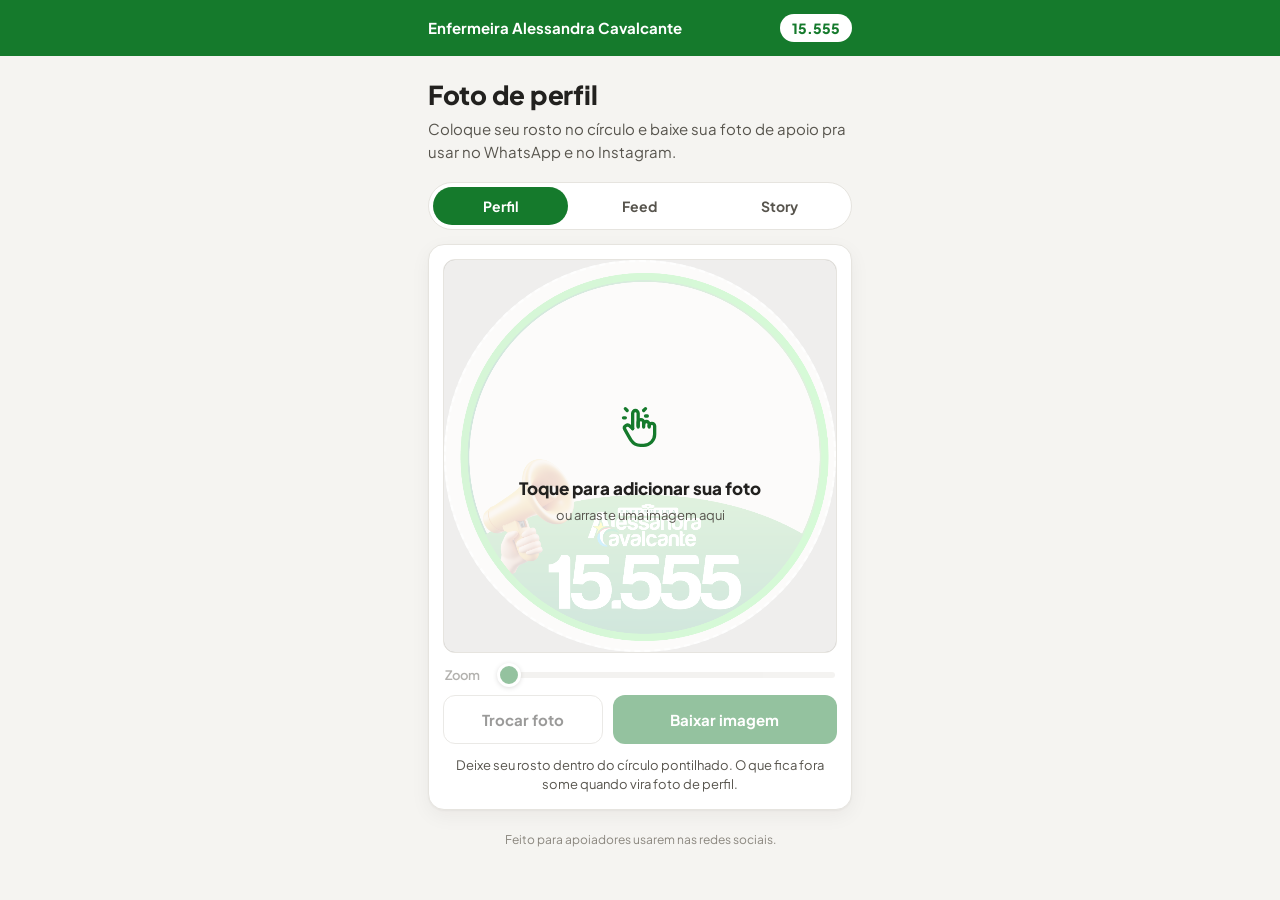
==== alessandra/index.html @ 61f1edd5 "Site de moldura da Alessandra Cavalcante em /alessandra + página raiz Co-Authored-By: Claude Fable 5" ====
<!DOCTYPE html>
<html lang="pt-BR">
<head>
  <meta charset="UTF-8" />
  <meta name="viewport" content="width=device-width, initial-scale=1.0, maximum-scale=1.0, user-scalable=no" />
  <title>Alessandra Cavalcante — Moldura de apoio</title>
  <meta name="description" content="Coloque sua foto na moldura de apoio da Enfermeira Alessandra Cavalcante e compartilhe nas redes sociais." />
  <meta property="og:title" content="Alessandra Cavalcante — Moldura de apoio" />
  <meta property="og:description" content="Coloque sua foto na moldura e mostre seu apoio no WhatsApp e no Instagram." />
  <meta name="theme-color" content="#157A2C" />
  <link rel="icon" href="data:image/svg+xml,%3Csvg xmlns='http://www.w3.org/2000/svg' viewBox='0 0 100 100'%3E%3Ccircle cx='50' cy='50' r='44' fill='%2321A63E'/%3E%3Ccircle cx='50' cy='50' r='30' fill='white'/%3E%3C/svg%3E" />
  <link rel="preconnect" href="https://fonts.googleapis.com" />
  <link rel="preconnect" href="https://fonts.gstatic.com" crossorigin />
  <link href="https://fonts.googleapis.com/css2?family=Plus+Jakarta+Sans:wght@400;600;700;800&display=swap" rel="stylesheet" />
  <link rel="stylesheet" href="styles.css" />
</head>
<body>
  <header class="topo">
    <div class="topoConteudo">
      <b>Enfermeira Alessandra Cavalcante</b>
      <span class="numero">15.555</span>
    </div>
  </header>

  <main class="pagina">
    <section class="intro">
      <h1 id="titulo">Foto de perfil</h1>
      <p id="subtitulo">Coloque seu rosto no círculo e baixe sua foto de apoio pra usar no WhatsApp e no Instagram.</p>
    </section>

    <nav class="tabs" role="tablist" aria-label="Formato da imagem">
      <button class="tab active" data-format="perfil" role="tab" aria-selected="true">Perfil</button>
      <button class="tab" data-format="feed" role="tab" aria-selected="false">Feed</button>
      <button class="tab" data-format="story" role="tab" aria-selected="false">Story</button>
    </nav>

    <section class="cartao">
      <div class="canvasWrap" id="canvasWrap">
        <canvas id="canvas" width="1080" height="1080"></canvas>
        <div class="guide" id="guide"></div>
        <div class="dropzone" id="dropzone">
          <div class="toque" aria-hidden="true">
            <span class="anel"></span>
            <span class="anel"></span>
            <svg viewBox="0 0 24 24" fill="none" stroke="currentColor" stroke-width="1.8" stroke-linecap="round" stroke-linejoin="round">
              <path d="M8 13V4.5a1.5 1.5 0 0 1 3 0V12" />
              <path d="M11 11.5v-2a1.5 1.5 0 0 1 3 0V12" />
              <path d="M14 10.5a1.5 1.5 0 0 1 3 0V12" />
              <path d="M17 11.5a1.5 1.5 0 0 1 3 0V16a6 6 0 0 1-6 6h-2 .208a6 6 0 0 1-5.012-2.7l-.196-.3c-.312-.479-1.407-2.388-3.286-5.728a1.5 1.5 0 0 1 .536-2.022 1.867 1.867 0 0 1 2.28.28L8 12.8" />
              <path d="M5 3 4 2" />
              <path d="M4 7H3" />
              <path d="m14 3 1-1" />
              <path d="M15 6h1" />
            </svg>
          </div>
          <b>Toque para adicionar sua foto</b>
          <span>ou arraste uma imagem aqui</span>
        </div>
      </div>

      <div class="controles">
        <div class="zoom off" id="zoomRow">
          <label for="zoom">Zoom</label>
          <input type="range" id="zoom" min="1" max="4" step="0.01" value="1" />
        </div>
        <div class="actions">
          <button class="btn ghost" id="btnTrocar" disabled>Trocar foto</button>
          <button class="btn primary" id="btnBaixar" disabled>Baixar imagem</button>
        </div>
        <button class="btn share hidden" id="btnCompartilhar">Compartilhar</button>
        <p class="hint" id="dica">Deixe seu rosto dentro do círculo pontilhado. O que fica fora some quando vira foto de perfil.</p>
      </div>
    </section>

    <footer>Feito para apoiadores usarem nas redes sociais.</footer>
  </main>

  <!-- janelinha de escolha: câmera ou galeria -->
  <dialog id="escolhaFoto">
    <button class="btnEscolha" id="btnCamera">
      <svg viewBox="0 0 24 24" fill="none" stroke="currentColor" stroke-width="1.8" stroke-linecap="round" stroke-linejoin="round" aria-hidden="true">
        <path d="M5 7h1a2 2 0 0 0 2-2 1 1 0 0 1 1-1h6a1 1 0 0 1 1 1 2 2 0 0 0 2 2h1a2 2 0 0 1 2 2v9a2 2 0 0 1-2 2H5a2 2 0 0 1-2-2V9a2 2 0 0 1 2-2" />
        <circle cx="12" cy="13" r="3" />
      </svg>
      Tirar uma foto
    </button>
    <button class="btnEscolha" id="btnGaleria">
      <svg viewBox="0 0 24 24" fill="none" stroke="currentColor" stroke-width="1.8" stroke-linecap="round" stroke-linejoin="round" aria-hidden="true">
        <rect x="3" y="3" width="18" height="18" rx="3" />
        <circle cx="9" cy="9" r="2" />
        <path d="M21 15l-4.5-4.5L7 20" />
      </svg>
      Escolher da galeria
    </button>
    <button class="btn ghost" id="btnCancelarEscolha">Cancelar</button>
  </dialog>

  <input type="file" id="fileInput" accept="image/*" hidden />
  <input type="file" id="cameraInput" accept="image/*" capture="user" hidden />
  <script src="app.js"></script>
</body>
</html>
---- alessandra/styles.css ----
:root {
  /* ---- cores neutras (fundo, superfícies, textos) ---- */
  --fundo: #F5F4F1;
  --superficie: #FFFFFF;
  --borda: #E6E4DF;
  --borda-forte: #D2CFC8;
  --tinta: #22211F;
  --tinta-2: #57544D;
  --tinta-3: #8A867E;

  /* ---- cor da candidata (troque por candidato) ---- */
  --acao: #157A2C;        /* botões e destaques */
  --acao-hover: #116224;
  --acao-suave: #E7F6EB;  /* fundo verdinho bem claro */

  --raio-cartao: 16px;
  --raio-controle: 12px;
}

* {
  box-sizing: border-box;
  margin: 0;
  padding: 0;
  -webkit-tap-highlight-color: transparent;
}

html, body { height: 100%; }

body {
  background: var(--fundo);
  color: var(--tinta);
  font-family: "Plus Jakarta Sans", system-ui, sans-serif;
  min-height: 100dvh;
  display: flex;
  flex-direction: column;
  align-items: center;
  overflow-x: hidden; /* nunca deixa a página balançar de lado */
}

/* ============ barra superior (estilo Itaú, na cor da candidata) ============ */
.topo {
  width: 100%;
  background: var(--acao);
}

.topoConteudo {
  max-width: 460px;
  margin: 0 auto;
  padding: 14px 18px;
  display: flex;
  align-items: center;
  justify-content: space-between;
  gap: 12px;
}

.topoConteudo b {
  color: #FFFFFF;
  font-size: 15px;
  font-weight: 700;
  line-height: 1.25;
}

.topoConteudo .numero {
  background: #FFFFFF;
  color: var(--acao);
  font-weight: 800;
  font-size: 14px;
  padding: 5px 12px;
  border-radius: 999px;
  white-space: nowrap;
}

/* ============ página ============ */
.pagina {
  width: 100%;
  max-width: 460px;
  padding: 22px 18px 30px;
  display: flex;
  flex-direction: column;
}

.intro h1 {
  font-size: 26px;
  font-weight: 800;
  letter-spacing: -0.01em;
  text-wrap: balance;
}

.intro p {
  margin-top: 6px;
  font-size: 15px;
  line-height: 1.55;
  color: var(--tinta-2);
  max-width: 46ch;
}

/* ============ abas de formato ============ */
.tabs {
  display: flex;
  gap: 4px;
  background: var(--superficie);
  border: 1px solid var(--borda);
  border-radius: 999px;
  padding: 4px;
  margin: 18px 0 14px;
}

.tab {
  flex: 1;
  border: 0;
  background: transparent;
  color: var(--tinta-2);
  font-family: inherit;
  font-weight: 700;
  font-size: 14px;
  padding: 10px 0;
  border-radius: 999px;
  cursor: pointer;
  transition: background 0.15s ease-out, color 0.15s ease-out;
}

.tab:hover { color: var(--tinta); }

.tab.active {
  background: var(--acao);
  color: #FFFFFF;
}

/* ============ cartão do editor ============ */
.cartao {
  background: var(--superficie);
  border: 1px solid var(--borda);
  border-radius: var(--raio-cartao);
  padding: 14px;
  box-shadow: 0 1px 2px rgba(30, 28, 24, 0.04), 0 6px 20px rgba(30, 28, 24, 0.05);
}

.canvasWrap {
  position: relative;
  width: 100%;
  aspect-ratio: 1 / 1;
  border-radius: var(--raio-controle);
  overflow: hidden;
  background: #EDEBE6;
  border: 1px solid var(--borda);
  touch-action: none;
  margin: 0 auto;
}

/* story e feed são mais altos — limita a altura pra caber na tela,
   mas NUNCA passa da largura disponível (--proporcao vem do app.js) */
.canvasWrap.tall {
  width: min(100%, calc(min(62vh, 600px) * var(--proporcao, 0.8)));
  height: auto;
  align-self: center;
  margin: 0 auto;
}

canvas {
  display: block;
  width: 100%;
  height: 100%;
}

/* guia circular do modo perfil */
.guide {
  position: absolute;
  inset: 0;
  pointer-events: none;
}

.guide::before {
  content: "";
  position: absolute;
  inset: 0;
  border-radius: 50%;
  box-shadow: rgba(30, 28, 24, 0.35) 0 0 0 9999px;
}

.guide::after {
  content: "";
  position: absolute;
  inset: 0;
  border-radius: 50%;
  border: 2px dashed rgba(255, 255, 255, 0.85);
}

.guide.hidden { display: none; }

/* ============ área de toque (dropzone) ============ */
.dropzone {
  position: absolute;
  inset: 0;
  display: flex;
  flex-direction: column;
  align-items: center;
  justify-content: center;
  gap: 8px;
  cursor: pointer;
  background: rgba(255, 255, 255, 0.82);
  text-align: center;
  padding: 20px;
}

.dropzone.hidden { display: none; }

.dropzone b {
  font-size: 17px;
  font-weight: 800;
  color: var(--tinta);
  max-width: 24ch;
}

.dropzone span {
  color: var(--tinta-2);
  font-size: 13px;
}

.dropzone.drag {
  background: rgba(231, 246, 235, 0.9);
  outline: 2px dashed var(--acao);
  outline-offset: -10px;
}

/* ícone de "toque aqui" com ondinhas */
.toque {
  position: relative;
  width: 76px;
  height: 76px;
  display: flex;
  align-items: center;
  justify-content: center;
  margin-bottom: 4px;
  color: var(--acao);
}

.toque svg {
  width: 44px;
  height: 44px;
  position: relative;
  z-index: 1;
}

.toque .anel {
  position: absolute;
  inset: 0;
  border-radius: 50%;
  border: 2px solid var(--acao);
  opacity: 0;
  animation: ondinha 2s cubic-bezier(0.16, 1, 0.3, 1) infinite;
}

.toque .anel:nth-child(2) { animation-delay: 0.5s; }

@keyframes ondinha {
  0%   { transform: scale(0.55); opacity: 0.55; }
  80%  { transform: scale(1.05); opacity: 0; }
  100% { transform: scale(1.05); opacity: 0; }
}

/* ============ controles ============ */
.controles {
  display: flex;
  flex-direction: column;
  gap: 12px;
  margin-top: 14px;
}

.zoom {
  display: flex;
  align-items: center;
  gap: 12px;
  padding: 0 2px;
}

.zoom.off {
  opacity: 0.45;
  pointer-events: none;
}

.zoom label {
  font-weight: 600;
  font-size: 13px;
  color: var(--tinta-2);
  min-width: 40px;
}

input[type="range"] {
  appearance: none;
  -webkit-appearance: none;
  flex: 1;
  height: 6px;
  border-radius: 999px;
  background: var(--borda);
}

input[type="range"]::-webkit-slider-thumb {
  appearance: none;
  -webkit-appearance: none;
  width: 24px;
  height: 24px;
  border-radius: 50%;
  background: var(--acao);
  cursor: pointer;
  border: 3px solid #FFFFFF;
  box-shadow: 0 1px 4px rgba(30, 28, 24, 0.3);
}

input[type="range"]::-moz-range-thumb {
  width: 18px;
  height: 18px;
  border-radius: 50%;
  background: var(--acao);
  cursor: pointer;
  border: 3px solid #FFFFFF;
  box-shadow: 0 1px 4px rgba(30, 28, 24, 0.3);
}

.actions {
  display: flex;
  gap: 10px;
}

.btn {
  flex: 1;
  border: 0;
  border-radius: var(--raio-controle);
  padding: 14px 12px;
  cursor: pointer;
  font-family: inherit;
  font-weight: 700;
  font-size: 15px;
  transition: background 0.15s ease-out, transform 0.12s ease-out;
}

.btn:active { transform: scale(0.98); }

.btn:disabled {
  opacity: 0.45;
  cursor: not-allowed;
}

.btn.primary {
  background: var(--acao);
  color: #FFFFFF;
  flex: 1.5;
}

.btn.primary:hover:not(:disabled) { background: var(--acao-hover); }

.btn.ghost {
  background: var(--superficie);
  border: 1px solid var(--borda-forte);
  color: var(--tinta);
}

.btn.ghost:hover:not(:disabled) { background: var(--fundo); }

.btn.share {
  background: var(--superficie);
  border: 1px solid var(--borda-forte);
  color: var(--acao);
  width: 100%;
}

.btn.share:hover { background: var(--acao-suave); }

.btn.hidden { display: none; }

.btn:focus-visible,
.tab:focus-visible,
input[type="range"]:focus-visible {
  outline: 2px solid var(--acao);
  outline-offset: 2px;
}

.hint {
  color: var(--tinta-2);
  font-size: 13px;
  line-height: 1.5;
  text-align: center;
  max-width: 40ch;
  margin: 0 auto;
}

footer {
  margin-top: 22px;
  color: var(--tinta-3);
  font-size: 12px;
  text-align: center;
}

/* aviso de "imagem salva" */
.toast {
  position: fixed;
  left: 50%;
  bottom: 24px;
  transform: translateX(-50%) translateY(80px);
  background: var(--tinta);
  color: #FFFFFF;
  font-weight: 700;
  font-size: 14px;
  padding: 13px 24px;
  border-radius: 999px;
  box-shadow: 0 10px 30px rgba(30, 28, 24, 0.35);
  opacity: 0;
  transition: transform 0.25s cubic-bezier(0.16, 1, 0.3, 1), opacity 0.25s ease-out;
  pointer-events: none;
  z-index: 50;
}

.toast.show {
  transform: translateX(-50%) translateY(0);
  opacity: 1;
}

/* ============ janelinha câmera/galeria ============ */
dialog#escolhaFoto {
  width: min(100% - 24px, 436px);
  margin: auto auto 12px;
  border: 0;
  border-radius: var(--raio-cartao);
  padding: 14px;
  background: var(--superficie);
  box-shadow: 0 20px 50px rgba(30, 28, 24, 0.3);
  display: none;
  flex-direction: column;
  gap: 10px;
}

dialog#escolhaFoto[open] {
  display: flex;
  animation: subir 0.22s cubic-bezier(0.16, 1, 0.3, 1);
}

dialog#escolhaFoto::backdrop {
  background: rgba(30, 28, 24, 0.45);
}

@keyframes subir {
  from { transform: translateY(30px); opacity: 0; }
  to   { transform: translateY(0); opacity: 1; }
}

.btnEscolha {
  display: flex;
  align-items: center;
  gap: 12px;
  width: 100%;
  border: 1px solid var(--borda);
  border-radius: var(--raio-controle);
  background: var(--superficie);
  padding: 15px 16px;
  cursor: pointer;
  font-family: inherit;
  font-weight: 700;
  font-size: 15px;
  color: var(--tinta);
  transition: background 0.15s ease-out;
}

.btnEscolha:hover { background: var(--fundo); }

.btnEscolha svg {
  width: 24px;
  height: 24px;
  color: var(--acao);
  flex-shrink: 0;
}

.btnEscolha:focus-visible {
  outline: 2px solid var(--acao);
  outline-offset: 2px;
}

@media (prefers-reduced-motion: reduce) {
  .toque .anel { animation: none; opacity: 0.3; transform: scale(0.85); }
  .tab, .btn, .toast { transition: none; }
  dialog#escolhaFoto[open] { animation: none; }
}
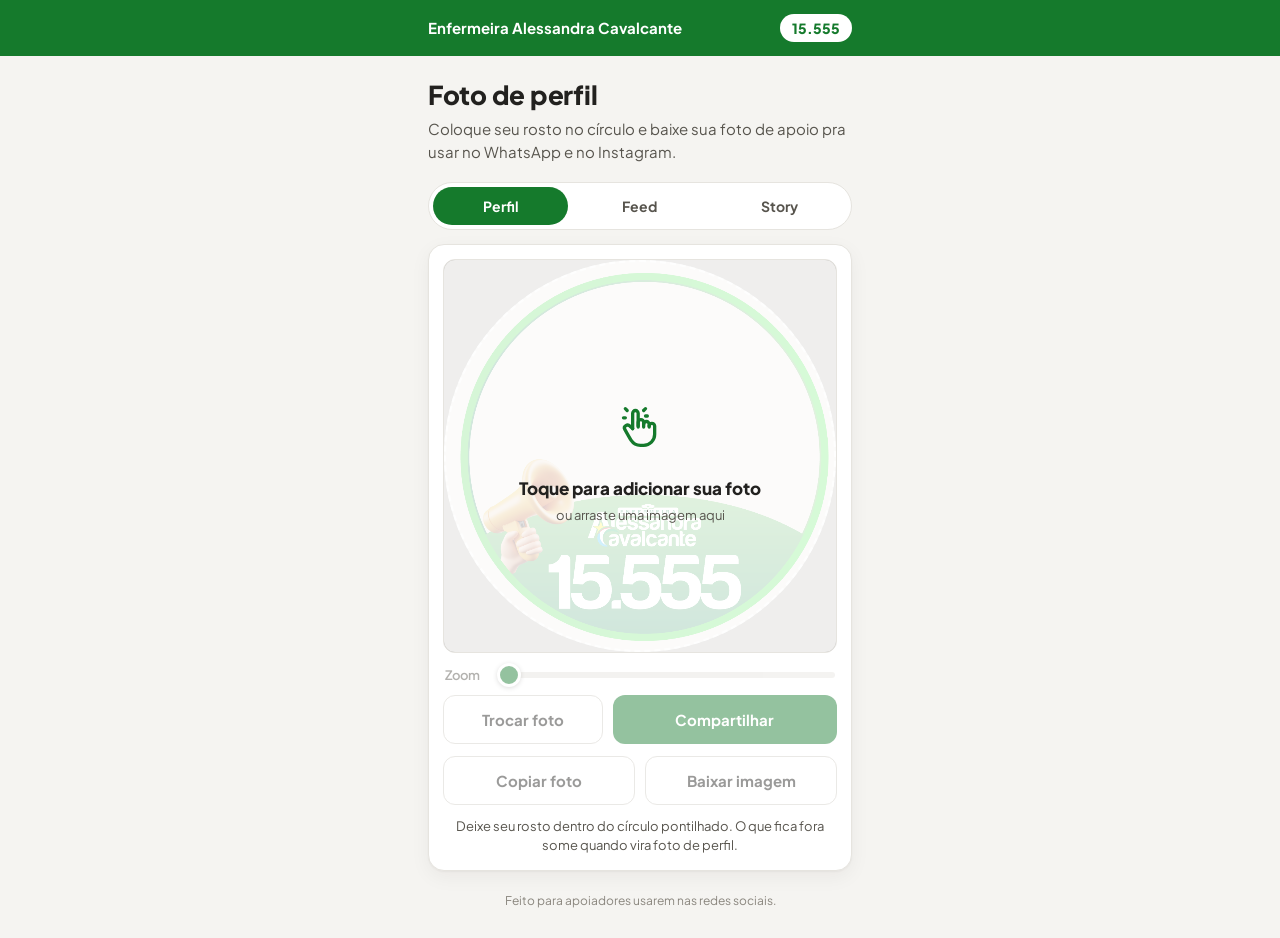
==== commit 5f357c3c: "Compartilhar vira ação principal + botão de copiar a foto Co-Authored-By: Claude Fable 5 <noreply@an" ====
--- a/alessandra/index.html
+++ b/alessandra/index.html
@@ -65,9 +65,12 @@
         </div>
         <div class="actions">
           <button class="btn ghost" id="btnTrocar" disabled>Trocar foto</button>
-          <button class="btn primary" id="btnBaixar" disabled>Baixar imagem</button>
+          <button class="btn primary" id="btnCompartilhar" disabled>Compartilhar</button>
         </div>
-        <button class="btn share hidden" id="btnCompartilhar">Compartilhar</button>
+        <div class="actions">
+          <button class="btn ghost" id="btnCopiar" disabled>Copiar foto</button>
+          <button class="btn ghost" id="btnBaixar" disabled>Baixar imagem</button>
+        </div>
         <p class="hint" id="dica">Deixe seu rosto dentro do círculo pontilhado. O que fica fora some quando vira foto de perfil.</p>
       </div>
     </section>
--- a/alessandra/styles.css
+++ b/alessandra/styles.css
@@ -355,15 +355,6 @@
 }
 
 .btn.ghost:hover:not(:disabled) { background: var(--fundo); }
-
-.btn.share {
-  background: var(--superficie);
-  border: 1px solid var(--borda-forte);
-  color: var(--acao);
-  width: 100%;
-}
-
-.btn.share:hover { background: var(--acao-suave); }
 
 .btn.hidden { display: none; }
 
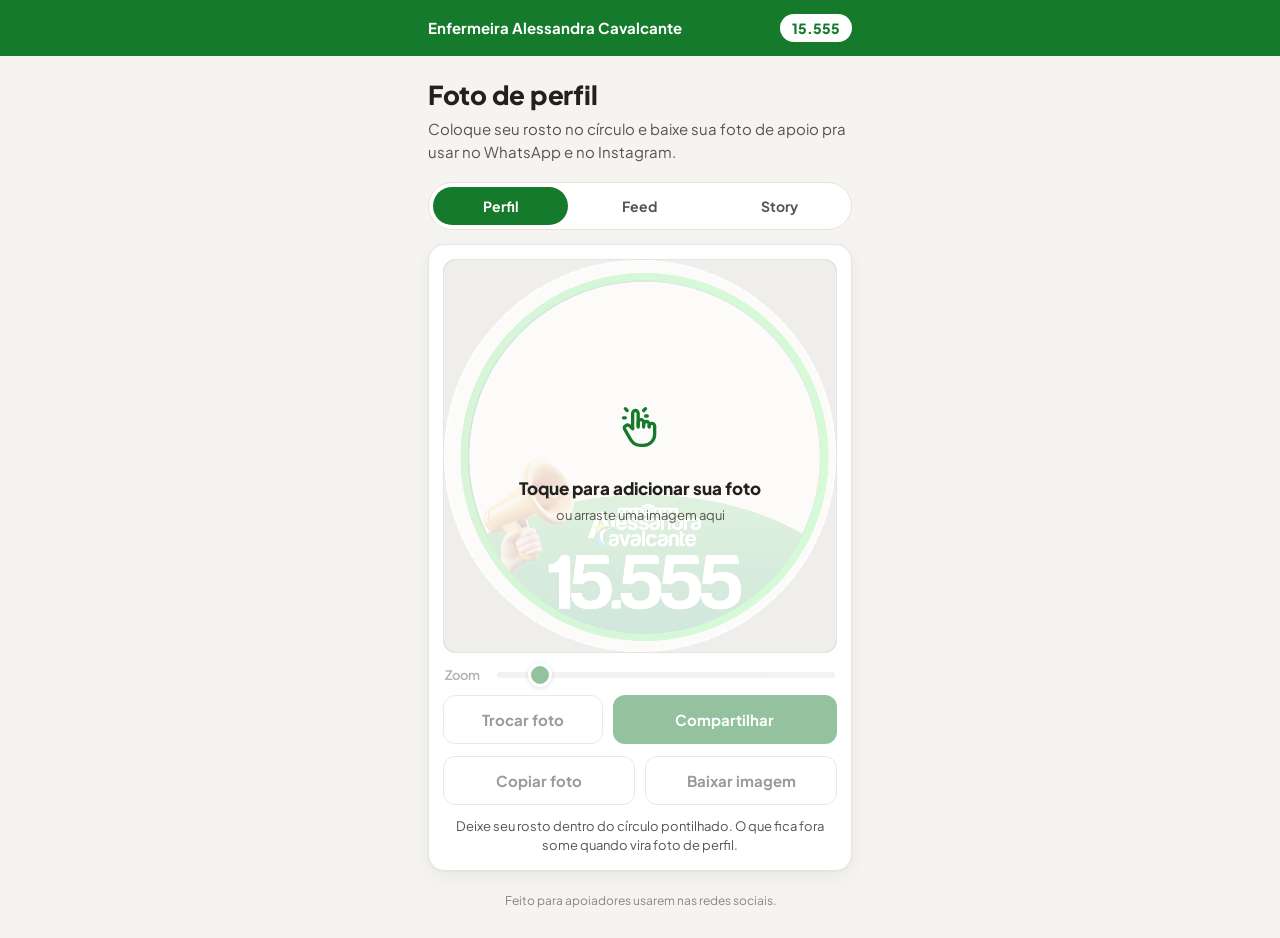
==== commit c117fca3: "Compartilhar/copiar instantâneos (correção mobile) + foto entra mais afastada com fundo desfocado Co" ====
--- a/alessandra/index.html
+++ b/alessandra/index.html
@@ -61,7 +61,7 @@
       <div class="controles">
         <div class="zoom off" id="zoomRow">
           <label for="zoom">Zoom</label>
-          <input type="range" id="zoom" min="1" max="4" step="0.01" value="1" />
+          <input type="range" id="zoom" min="0.5" max="4" step="0.01" value="0.85" />
         </div>
         <div class="actions">
           <button class="btn ghost" id="btnTrocar" disabled>Trocar foto</button>
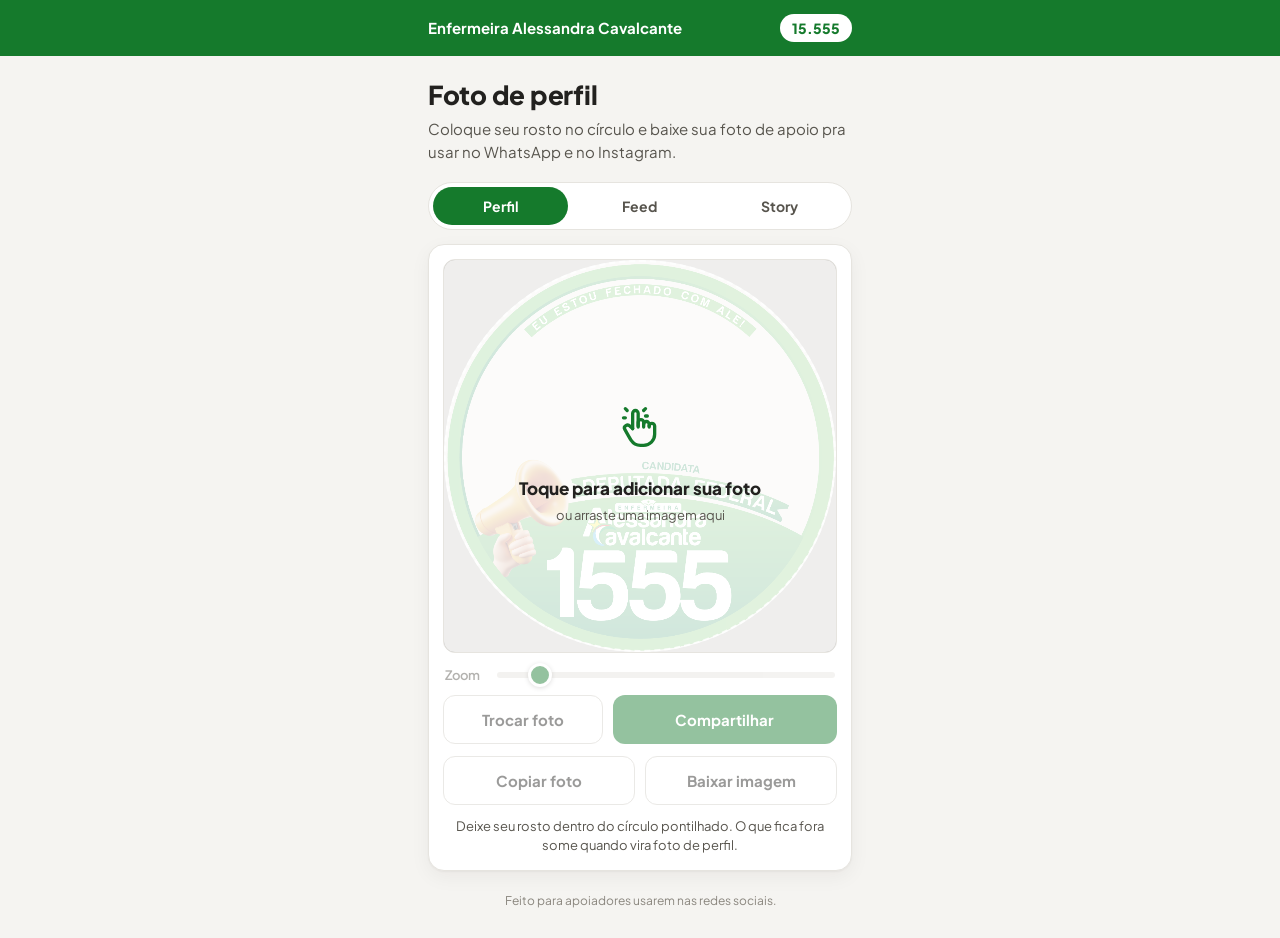
==== commit f1182946: "Nova arte de perfil da Alessandra (EU ESTOU FECHADO COM ALE!) com cache atualizado Co-Authored-By: C" ====
--- a/alessandra/index.html
+++ b/alessandra/index.html
@@ -12,7 +12,7 @@
   <link rel="preconnect" href="https://fonts.googleapis.com" />
   <link rel="preconnect" href="https://fonts.gstatic.com" crossorigin />
   <link href="https://fonts.googleapis.com/css2?family=Plus+Jakarta+Sans:wght@400;600;700;800&display=swap" rel="stylesheet" />
-  <link rel="stylesheet" href="styles.css" />
+  <link rel="stylesheet" href="styles.css?v=4" />
 </head>
 <body>
   <header class="topo">
@@ -100,6 +100,6 @@
 
   <input type="file" id="fileInput" accept="image/*" hidden />
   <input type="file" id="cameraInput" accept="image/*" capture="user" hidden />
-  <script src="app.js"></script>
+  <script src="app.js?v=5"></script>
 </body>
 </html>
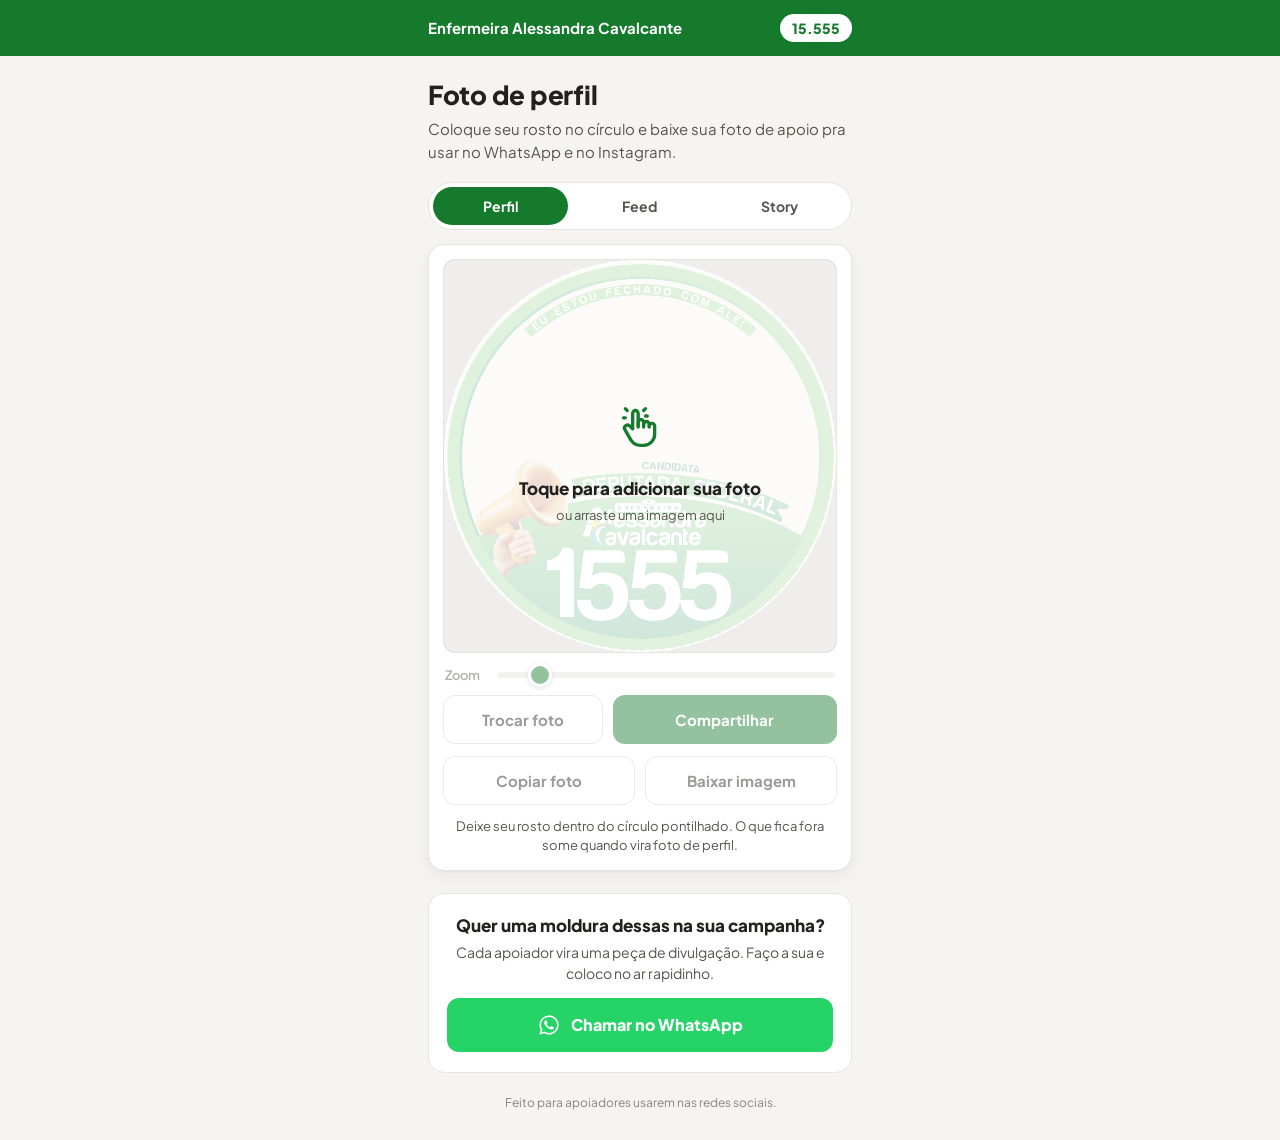
==== commit a30e4757: "Rodapé com CTA de contratação via WhatsApp (padrão em todos os sites) Co-Authored-By: Claude Opus 5 " ====
--- a/alessandra/index.html
+++ b/alessandra/index.html
@@ -12,7 +12,7 @@
   <link rel="preconnect" href="https://fonts.googleapis.com" />
   <link rel="preconnect" href="https://fonts.gstatic.com" crossorigin />
   <link href="https://fonts.googleapis.com/css2?family=Plus+Jakarta+Sans:wght@400;600;700;800&display=swap" rel="stylesheet" />
-  <link rel="stylesheet" href="styles.css?v=4" />
+  <link rel="stylesheet" href="styles.css?v=6" />
 </head>
 <body>
   <header class="topo">
@@ -75,6 +75,17 @@
       </div>
     </section>
 
+    <section class="cta">
+      <p class="ctaTitulo">Quer uma moldura dessas na sua campanha?</p>
+      <p class="ctaTexto">Cada apoiador vira uma peça de divulgação. Faço a sua e coloco no ar rapidinho.</p>
+      <a class="btnZap" href="https://wa.me/5511990166085?text=Ol%C3%A1!%20Gostaria%20de%20fazer%20minha%20moldura." target="_blank" rel="noopener">
+        <svg viewBox="0 0 32 32" fill="currentColor" aria-hidden="true">
+          <path d="M16.03 3.2c-7.06 0-12.8 5.74-12.8 12.8 0 2.26.59 4.46 1.72 6.4L3.2 28.8l6.56-1.71a12.75 12.75 0 0 0 6.27 1.6h.01c7.05 0 12.79-5.74 12.79-12.8 0-3.42-1.33-6.63-3.75-9.05a12.71 12.71 0 0 0-9.05-3.75Zm0 23.32h-.01a10.6 10.6 0 0 1-5.4-1.48l-.39-.23-4.02 1.05 1.07-3.92-.25-.4a10.6 10.6 0 0 1-1.63-5.66c0-5.87 4.78-10.64 10.64-10.64a10.6 10.6 0 0 1 10.63 10.65c0 5.87-4.78 10.63-10.64 10.63Zm5.83-7.97c-.32-.16-1.89-.93-2.18-1.04-.29-.11-.5-.16-.71.16-.21.32-.82 1.04-1 1.25-.19.21-.37.24-.69.08a8.7 8.7 0 0 1-2.56-1.58 9.6 9.6 0 0 1-1.78-2.2c-.18-.32-.02-.49.14-.65.15-.14.32-.37.48-.56.16-.19.21-.32.32-.53.11-.21.05-.4-.03-.56-.08-.16-.71-1.73-.98-2.36-.26-.62-.52-.54-.71-.55l-.61-.01c-.21 0-.56.08-.85.4-.29.32-1.11 1.09-1.11 2.65s1.14 3.08 1.3 3.29c.16.21 2.24 3.42 5.42 4.8.76.32 1.35.52 1.81.67.76.24 1.45.21 2 .13.61-.09 1.89-.77 2.15-1.52.27-.75.27-1.38.19-1.52-.08-.13-.29-.21-.61-.37Z"/>
+        </svg>
+        Chamar no WhatsApp
+      </a>
+    </section>
+
     <footer>Feito para apoiadores usarem nas redes sociais.</footer>
   </main>
 
@@ -100,6 +111,6 @@
 
   <input type="file" id="fileInput" accept="image/*" hidden />
   <input type="file" id="cameraInput" accept="image/*" capture="user" hidden />
-  <script src="app.js?v=5"></script>
+  <script src="app.js?v=6"></script>
 </body>
 </html>
--- a/alessandra/styles.css
+++ b/alessandra/styles.css
@@ -372,6 +372,65 @@
   text-align: center;
   max-width: 40ch;
   margin: 0 auto;
+}
+
+/* ============ chamada para contratar (WhatsApp) ============ */
+:root { --zap: #25D366; --zap-escuro: #1DA851; }
+
+.cta {
+  margin-top: 22px;
+  background: var(--superficie);
+  border: 1px solid var(--borda);
+  border-radius: var(--raio-cartao);
+  padding: 20px 18px;
+  text-align: center;
+}
+
+.ctaTitulo {
+  font-size: 17px;
+  font-weight: 800;
+  line-height: 1.3;
+  text-wrap: balance;
+}
+
+.ctaTexto {
+  margin-top: 6px;
+  font-size: 14px;
+  line-height: 1.5;
+  color: var(--tinta-2);
+  max-width: 38ch;
+  margin-left: auto;
+  margin-right: auto;
+}
+
+.btnZap {
+  display: flex;
+  align-items: center;
+  justify-content: center;
+  gap: 10px;
+  margin-top: 14px;
+  padding: 15px 18px;
+  border-radius: var(--raio-controle);
+  background: var(--zap);
+  color: #FFFFFF;
+  font-weight: 800;
+  font-size: 16px;
+  text-decoration: none;
+  transition: background 0.15s ease-out, transform 0.12s ease-out;
+}
+
+.btnZap:hover { background: var(--zap-escuro); }
+.btnZap:active { transform: scale(0.98); }
+
+.btnZap:focus-visible {
+  outline: 2px solid var(--zap-escuro);
+  outline-offset: 2px;
+}
+
+.btnZap svg {
+  width: 24px;
+  height: 24px;
+  flex-shrink: 0;
 }
 
 footer {
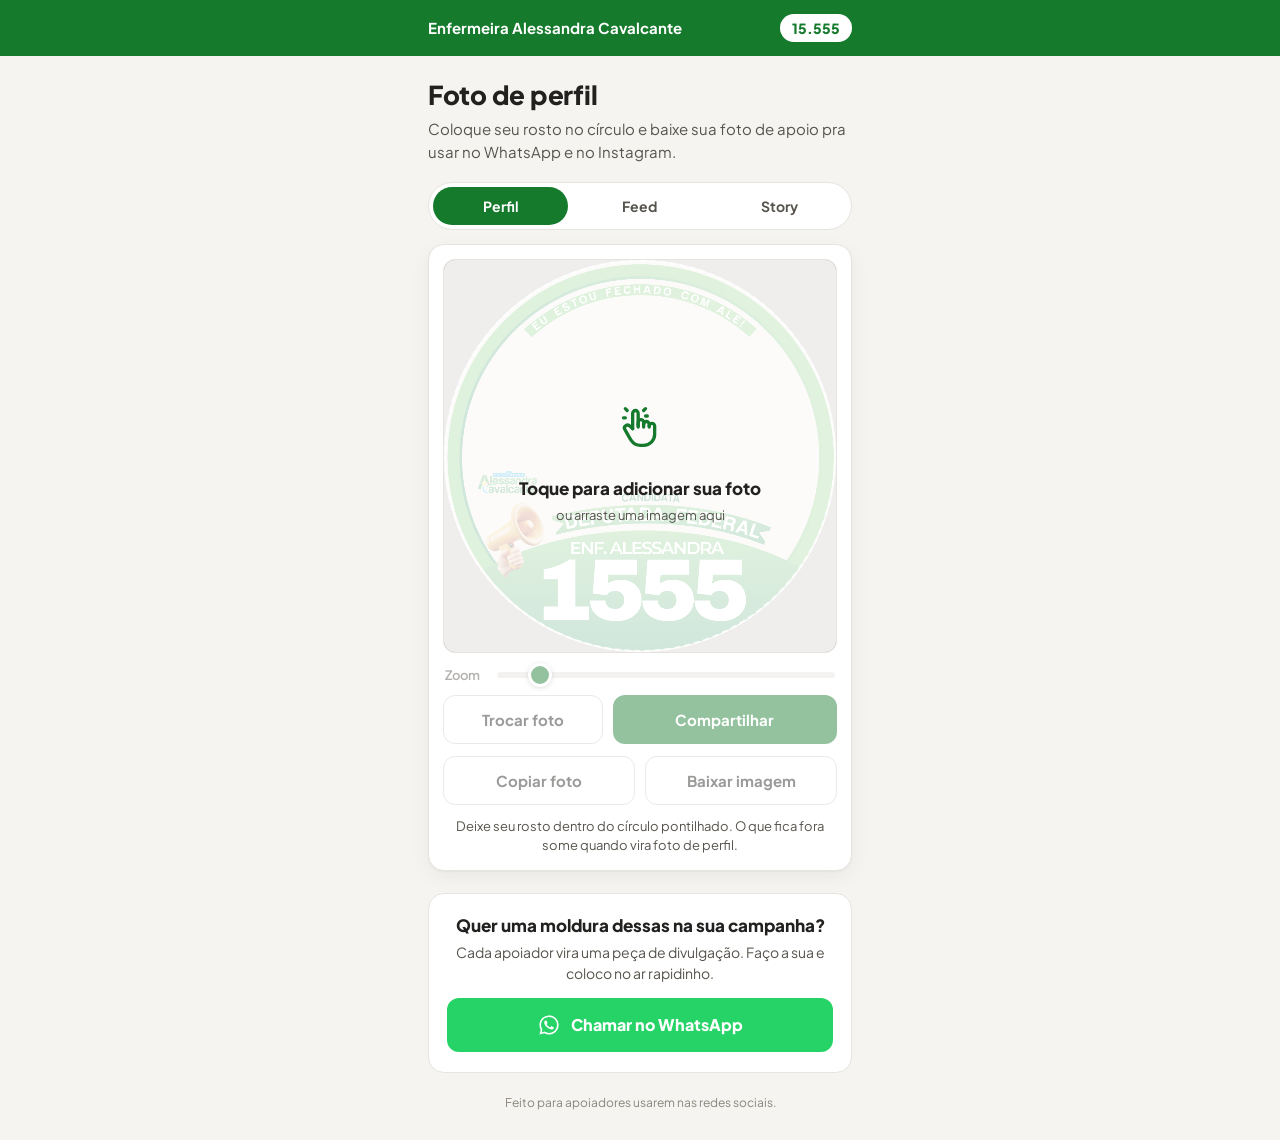
==== commit 286b5c49: "Novas artes da Alessandra (perfil, feed e story) com cache atualizado Co-Authored-By: Claude Opus 5 " ====
--- a/alessandra/index.html
+++ b/alessandra/index.html
@@ -12,7 +12,7 @@
   <link rel="preconnect" href="https://fonts.googleapis.com" />
   <link rel="preconnect" href="https://fonts.gstatic.com" crossorigin />
   <link href="https://fonts.googleapis.com/css2?family=Plus+Jakarta+Sans:wght@400;600;700;800&display=swap" rel="stylesheet" />
-  <link rel="stylesheet" href="styles.css?v=6" />
+  <link rel="stylesheet" href="styles.css?v=7" />
 </head>
 <body>
   <header class="topo">
@@ -111,6 +111,6 @@
 
   <input type="file" id="fileInput" accept="image/*" hidden />
   <input type="file" id="cameraInput" accept="image/*" capture="user" hidden />
-  <script src="app.js?v=6"></script>
+  <script src="app.js?v=7"></script>
 </body>
 </html>
